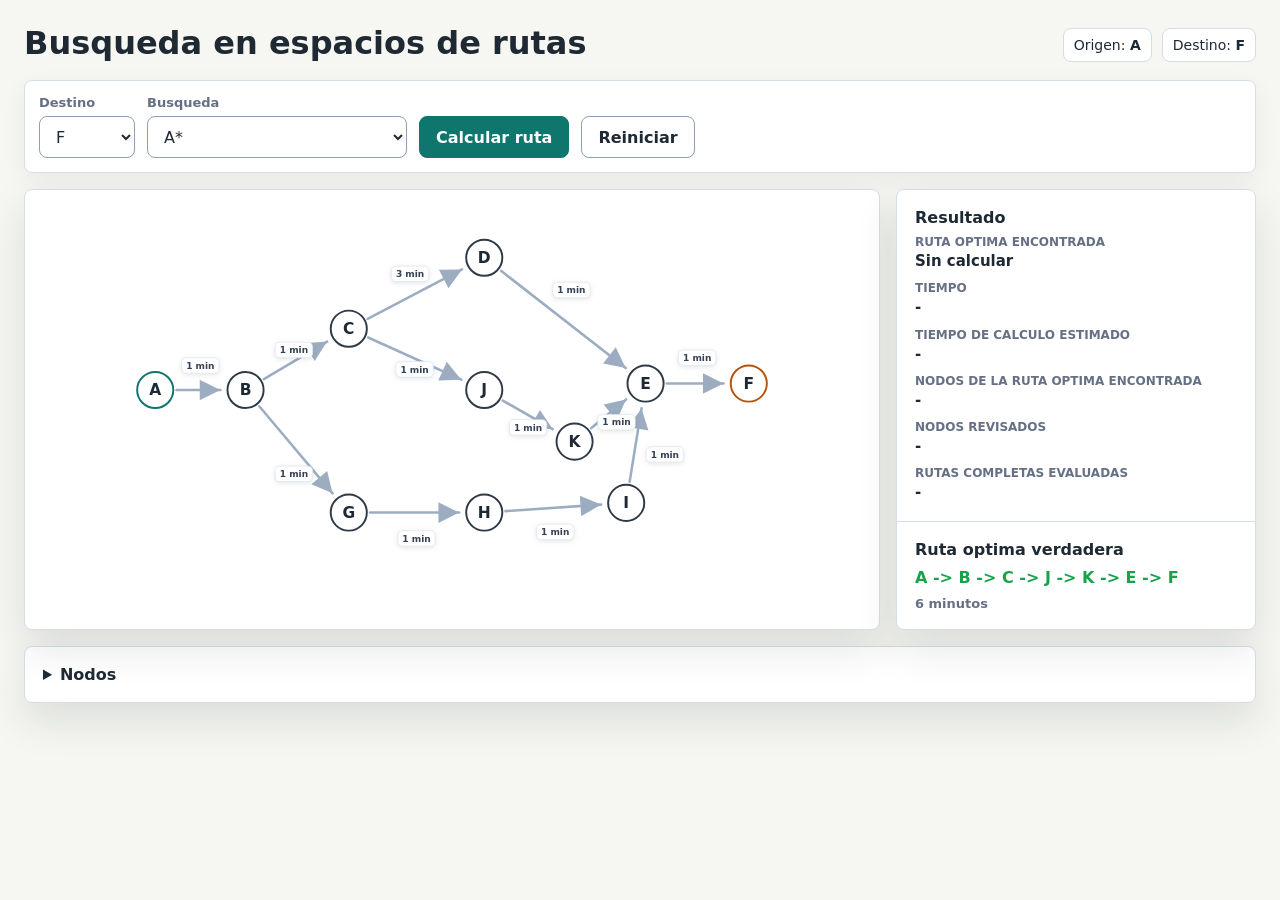
==== 01_ruta_optima_conductor_indrive/app_visual/index.html @ c3e36a74 "first commit" ====
<!doctype html>
<html lang="es">
  <head>
    <meta charset="utf-8" />
    <meta name="viewport" content="width=device-width, initial-scale=1" />
    <title>Ruta optima para conductor</title>
    <link rel="stylesheet" href="styles.css" />
  </head>
  <body>
    <main class="app-shell">
      <section class="workspace" aria-labelledby="app-title">
        <header class="topbar">
          <div>
            <h1 id="app-title">Busqueda en espacios de rutas</h1>
          </div>
          <div class="trip-summary" aria-label="Resumen del viaje">
            <span>Origen: <strong>A</strong></span>
            <span>Destino: <strong id="goalSummary">F</strong></span>
          </div>
        </header>

        <section class="control-panel" aria-label="Controles de busqueda">
          <div class="field destination-field">
            <label for="goalNode">Destino</label>
            <select id="goalNode"></select>
          </div>
          <div class="field">
            <label for="algorithm">Busqueda</label>
            <select id="algorithm">
              <option value="astar">A*</option>
              <option value="bfs">Busqueda por anchura</option>
              <option value="dfs">Busqueda por profundidad</option>
              <option value="hill">Hill Climbing</option>
              <option value="exhaustive">Busqueda exhaustiva</option>
            </select>
          </div>
          <button id="runSearch" class="primary-button" type="button">
            Calcular ruta
          </button>
          <button id="resetSearch" class="ghost-button" type="button">
            Reiniciar
          </button>
        </section>

        <section class="visual-grid">
          <div class="map-panel">
            <svg
              id="routeGraph"
              class="route-graph"
              viewBox="0 0 1100 620"
              role="img"
              aria-label="Grafo con nodos de A a K"
            ></svg>
          </div>

          <aside class="side-panel" aria-label="Informacion de la ruta">
            <section class="panel-section">
              <h2>Resultado</h2>
              <dl class="metric-list">
                <div>
                  <dt>Ruta optima encontrada</dt>
                  <dd id="routeText">A -> F</dd>
                </div>
                <div>
                  <dt>Tiempo</dt>
                  <dd id="timeText">-</dd>
                </div>
                <div>
                  <dt>Tiempo de calculo estimado</dt>
                  <dd id="calcTimeText">-</dd>
                </div>
                <div>
                  <dt>Nodos de la ruta optima encontrada</dt>
                  <dd id="stepCount">-</dd>
                </div>
                <div>
                  <dt>Nodos revisados</dt>
                  <dd id="visitedCount">-</dd>
                </div>
                <div>
                  <dt>Rutas completas evaluadas</dt>
                  <dd id="routeCount">-</dd>
                </div>
              </dl>
              <p id="resultNote" class="result-note"></p>
            </section>

            <section class="panel-section known-route">
              <h2>Ruta optima verdadera</h2>
              <p id="knownRouteCode" class="known-route-code">
                A -> B -> C -> J -> K -> E -> F
              </p>
              <p id="knownRouteMetrics" class="known-route-metrics">
                6 minutos
              </p>
            </section>
          </aside>
        </section>

        <details class="nodes-panel" aria-label="Nodos">
          <summary>Nodos</summary>
          <div id="legend" class="legend"></div>
        </details>
      </section>
    </main>

    <script src="app.js"></script>
  </body>
</html>
---- 01_ruta_optima_conductor_indrive/app_visual/styles.css ----
:root {
  color-scheme: light;
  --bg: #f6f7f2;
  --surface: #ffffff;
  --surface-strong: #f0f4f8;
  --ink: #1f2933;
  --muted: #667085;
  --line: #d6dde6;
  --line-strong: #8ea0b8;
  --visited: #3b82f6;
  --route: #16a34a;
  --route-soft: #dcfce7;
  --warning: #b45309;
  --danger: #b91c1c;
  --shadow: 0 18px 42px rgba(31, 41, 51, 0.12);
}

* {
  box-sizing: border-box;
}

body {
  margin: 0;
  min-height: 100vh;
  background: var(--bg);
  color: var(--ink);
  font-family:
    Inter,
    ui-sans-serif,
    system-ui,
    -apple-system,
    BlinkMacSystemFont,
    "Segoe UI",
    sans-serif;
}

button,
select {
  font: inherit;
}

.app-shell {
  min-height: 100vh;
  padding: 24px;
}

.workspace {
  width: min(1280px, 100%);
  margin: 0 auto;
}

.topbar {
  display: flex;
  align-items: flex-end;
  justify-content: space-between;
  gap: 20px;
  margin-bottom: 18px;
}

.eyebrow {
  margin: 0 0 4px;
  color: var(--muted);
  font-size: 13px;
  font-weight: 700;
  text-transform: uppercase;
}

h1,
h2,
p {
  margin-top: 0;
}

h1 {
  margin-bottom: 0;
  font-size: 32px;
  font-weight: 760;
  letter-spacing: 0;
}

h2 {
  margin-bottom: 8px;
  font-size: 16px;
}

.trip-summary {
  display: flex;
  gap: 10px;
  flex-wrap: wrap;
  justify-content: flex-end;
}

.trip-summary span {
  border: 1px solid var(--line);
  background: var(--surface);
  padding: 8px 10px;
  border-radius: 8px;
  font-size: 14px;
}

.control-panel {
  display: flex;
  align-items: end;
  gap: 12px;
  margin-bottom: 16px;
  padding: 14px;
  border: 1px solid var(--line);
  border-radius: 8px;
  background: var(--surface);
  box-shadow: 0 8px 24px rgba(31, 41, 51, 0.06);
}

.field {
  display: grid;
  gap: 6px;
  min-width: 260px;
}

.destination-field {
  min-width: 96px;
  width: 96px;
}

.field label {
  color: var(--muted);
  font-size: 13px;
  font-weight: 700;
}

select {
  height: 42px;
  border: 1px solid var(--line-strong);
  border-radius: 8px;
  background: #fff;
  color: var(--ink);
  padding: 0 12px;
}

.primary-button,
.ghost-button {
  height: 42px;
  border-radius: 8px;
  padding: 0 16px;
  cursor: pointer;
  font-weight: 720;
}

.primary-button {
  border: 1px solid #0f766e;
  background: #0f766e;
  color: #fff;
}

.ghost-button {
  border: 1px solid var(--line-strong);
  background: #fff;
  color: var(--ink);
}

.primary-button:focus-visible,
.ghost-button:focus-visible,
select:focus-visible {
  outline: 3px solid rgba(59, 130, 246, 0.28);
  outline-offset: 2px;
}

.visual-grid {
  display: grid;
  grid-template-columns: minmax(0, 1fr) 360px;
  gap: 16px;
}

.map-panel,
.side-panel,
.nodes-panel {
  border: 1px solid var(--line);
  border-radius: 8px;
  background: var(--surface);
  box-shadow: var(--shadow);
}

.map-panel {
  min-height: 400px;
  overflow: hidden;
}

.route-graph {
  display: block;
  width: 100%;
  height: 400px;
  min-height: 400px;
}

.edge {
  stroke: var(--line-strong);
  stroke-width: 4;
  stroke-linecap: round;
  fill: none;
  opacity: 0.86;
}

.edge.visited {
  stroke: var(--visited);
  opacity: 1;
}

.edge.route {
  stroke: var(--route);
  stroke-width: 4;
  opacity: 1;
}

.edge-label {
  pointer-events: none;
}

.edge-label-bg {
  fill: #fff;
  stroke: #dbe3ee;
  stroke-width: 1;
  filter: drop-shadow(0 2px 4px rgba(31, 41, 51, 0.12));
}

.edge-label-text {
  dominant-baseline: middle;
  fill: #344054;
  font-size: 14px;
  font-weight: 700;
  text-anchor: middle;
}

.node circle {
  fill: #fff;
  stroke: #2f3a46;
  stroke-width: 3;
}

.node text {
  dominant-baseline: middle;
  fill: var(--ink);
  font-size: 24px;
  font-weight: 800;
  pointer-events: none;
  text-anchor: middle;
}

.node.visited circle {
  fill: #dbeafe;
  stroke: var(--visited);
}

.node.route circle {
  fill: var(--route-soft);
  stroke: var(--route);
  stroke-width: 5;
}

.node.start circle {
  stroke: #0f766e;
}

.node.goal circle {
  stroke: #b45309;
}

.side-panel {
  display: grid;
  align-content: start;
  gap: 0;
  overflow: hidden;
}

.nodes-panel {
  margin-top: 16px;
  padding: 18px;
}

.nodes-panel summary {
  cursor: pointer;
  font-size: 16px;
  font-weight: 800;
  list-style-position: inside;
}

.nodes-panel[open] summary {
  margin-bottom: 12px;
}

.panel-section {
  padding: 18px;
  border-bottom: 1px solid var(--line);
}

.panel-section:last-child {
  border-bottom: 0;
}

.metric-list {
  display: grid;
  gap: 10px;
  margin: 0;
}

.metric-list div {
  display: grid;
  gap: 2px;
}

.metric-list dt {
  color: var(--muted);
  font-size: 12px;
  font-weight: 800;
  text-transform: uppercase;
}

.metric-list dd {
  margin: 0;
  color: var(--ink);
  font-size: 15px;
  font-weight: 720;
  line-height: 1.35;
}

.result-note {
  margin: 12px 0 0;
  border-left: 3px solid var(--warning);
  padding: 8px 10px;
  background: #fff7ed;
  color: #7c2d12;
  font-size: 13px;
  font-weight: 700;
  line-height: 1.4;
}

.result-note:empty {
  display: none;
}

.known-route-code {
  margin-bottom: 8px;
  color: var(--route);
  font-size: 16px;
  font-weight: 820;
  line-height: 1.35;
}

.known-route-metrics {
  margin-bottom: 0;
  color: var(--muted);
  font-size: 13px;
  font-weight: 800;
}

.legend {
  display: flex;
  flex-wrap: wrap;
  gap: 10px 16px;
}

.legend-row {
  display: inline-grid;
  grid-template-columns: 30px max-content;
  align-items: center;
  gap: 8px;
}

.legend-key {
  display: grid;
  place-items: center;
  width: 30px;
  height: 30px;
  border: 2px solid #2f3a46;
  border-radius: 50%;
  background: #fff;
  font-weight: 800;
}

.legend-name {
  color: var(--ink);
  font-size: 14px;
}

@media (max-width: 980px) {
  .app-shell {
    padding: 14px;
  }

  .topbar,
  .control-panel {
    align-items: stretch;
    flex-direction: column;
  }

  .trip-summary {
    justify-content: flex-start;
  }

  .visual-grid {
    grid-template-columns: 1fr;
  }

  .field {
    min-width: 0;
  }

  .route-graph {
    height: 520px;
  }
}

@media (max-width: 560px) {
  h1 {
    font-size: 24px;
  }

  .route-graph {
    height: 430px;
    min-height: 430px;
  }
}
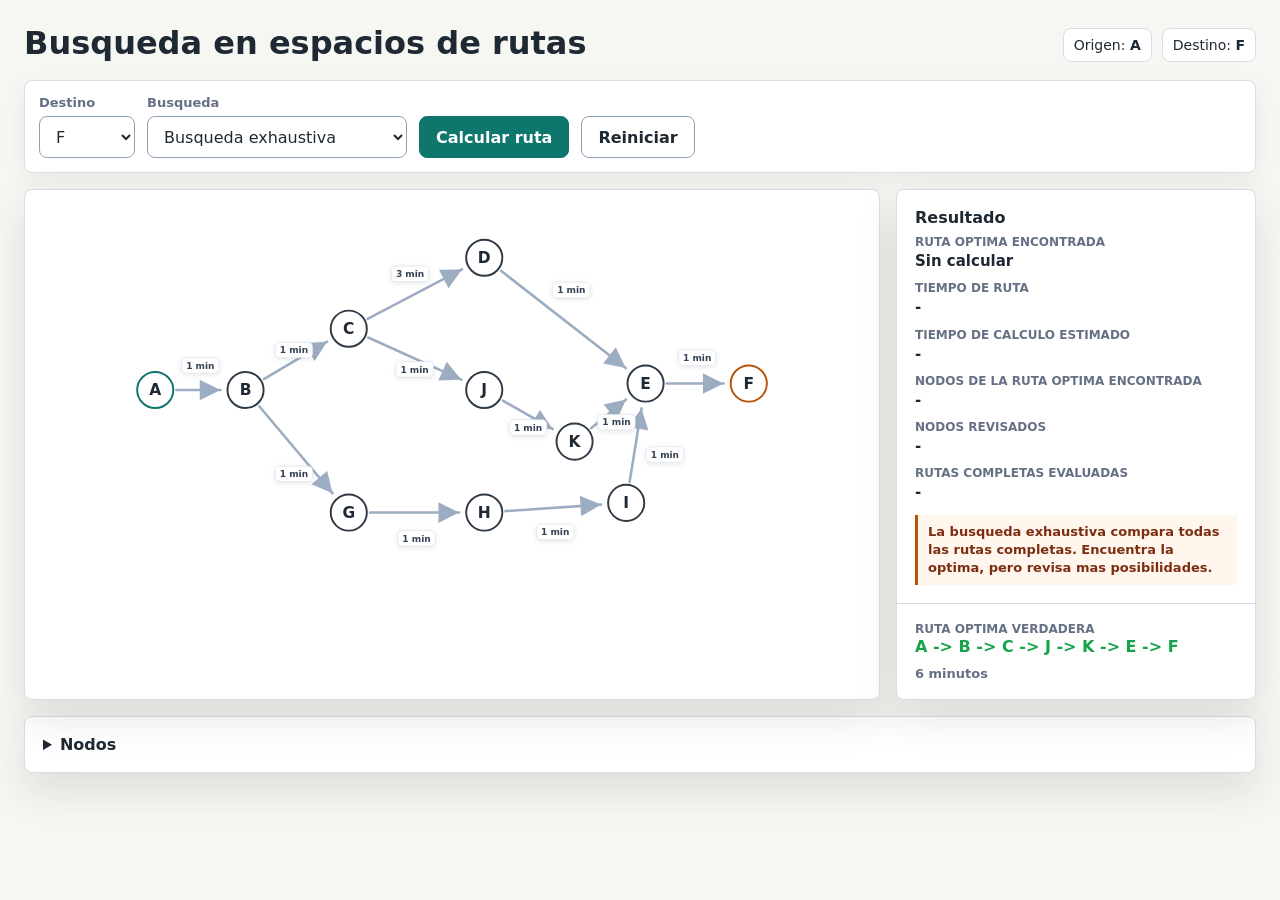
==== commit 658a874c: "refactor: implement Hill Climbing without restart, update A* heuristic logic, and adjust UI elements" ====
--- a/01_ruta_optima_conductor_indrive/app_visual/index.html
+++ b/01_ruta_optima_conductor_indrive/app_visual/index.html
@@ -27,11 +27,11 @@
           <div class="field">
             <label for="algorithm">Busqueda</label>
             <select id="algorithm">
+              <option value="exhaustive">Busqueda exhaustiva</option>
+              <option value="dfs">Busqueda por profundidad</option>
+              <option value="bfs">Busqueda por anchura</option>
+              <option value="hill">Hill Climbing sin reinicio</option>
               <option value="astar">A*</option>
-              <option value="bfs">Busqueda por anchura</option>
-              <option value="dfs">Busqueda por profundidad</option>
-              <option value="hill">Hill Climbing</option>
-              <option value="exhaustive">Busqueda exhaustiva</option>
             </select>
           </div>
           <button id="runSearch" class="primary-button" type="button">
@@ -62,7 +62,7 @@
                   <dd id="routeText">A -> F</dd>
                 </div>
                 <div>
-                  <dt>Tiempo</dt>
+                  <dt>Tiempo de ruta</dt>
                   <dd id="timeText">-</dd>
                 </div>
                 <div>
@@ -86,7 +86,7 @@
             </section>
 
             <section class="panel-section known-route">
-              <h2>Ruta optima verdadera</h2>
+              <dt>Ruta optima verdadera</dt>
               <p id="knownRouteCode" class="known-route-code">
                 A -> B -> C -> J -> K -> E -> F
               </p>
--- a/01_ruta_optima_conductor_indrive/app_visual/styles.css
+++ b/01_ruta_optima_conductor_indrive/app_visual/styles.css
@@ -306,7 +306,8 @@
   gap: 2px;
 }
 
-.metric-list dt {
+.metric-list dt,
+.panel-section dt {
   color: var(--muted);
   font-size: 12px;
   font-weight: 800;
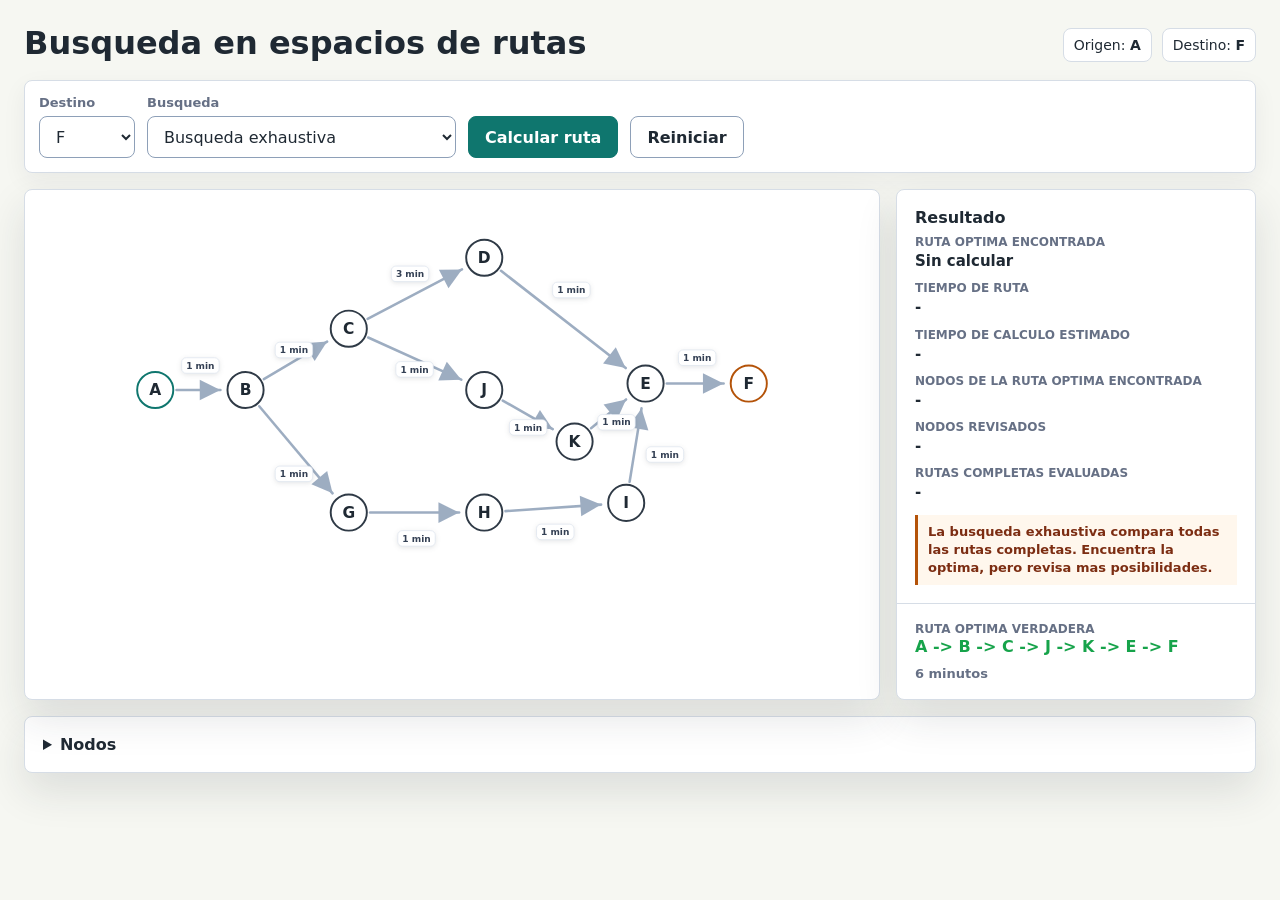
==== commit b41815d2: "feat: add index page for class applications and update project documentation scenarios" ====
--- a/01_ruta_optima_conductor_indrive/app_visual/index.html
+++ b/01_ruta_optima_conductor_indrive/app_visual/index.html
@@ -28,8 +28,8 @@
             <label for="algorithm">Busqueda</label>
             <select id="algorithm">
               <option value="exhaustive">Busqueda exhaustiva</option>
-              <option value="dfs">Busqueda por profundidad</option>
-              <option value="bfs">Busqueda por anchura</option>
+              <option value="dfs">Busqueda por profundidad (DFS)</option>
+              <option value="bfs">Busqueda por anchura (BFS)</option>
               <option value="hill">Hill Climbing sin reinicio</option>
               <option value="astar">A*</option>
             </select>
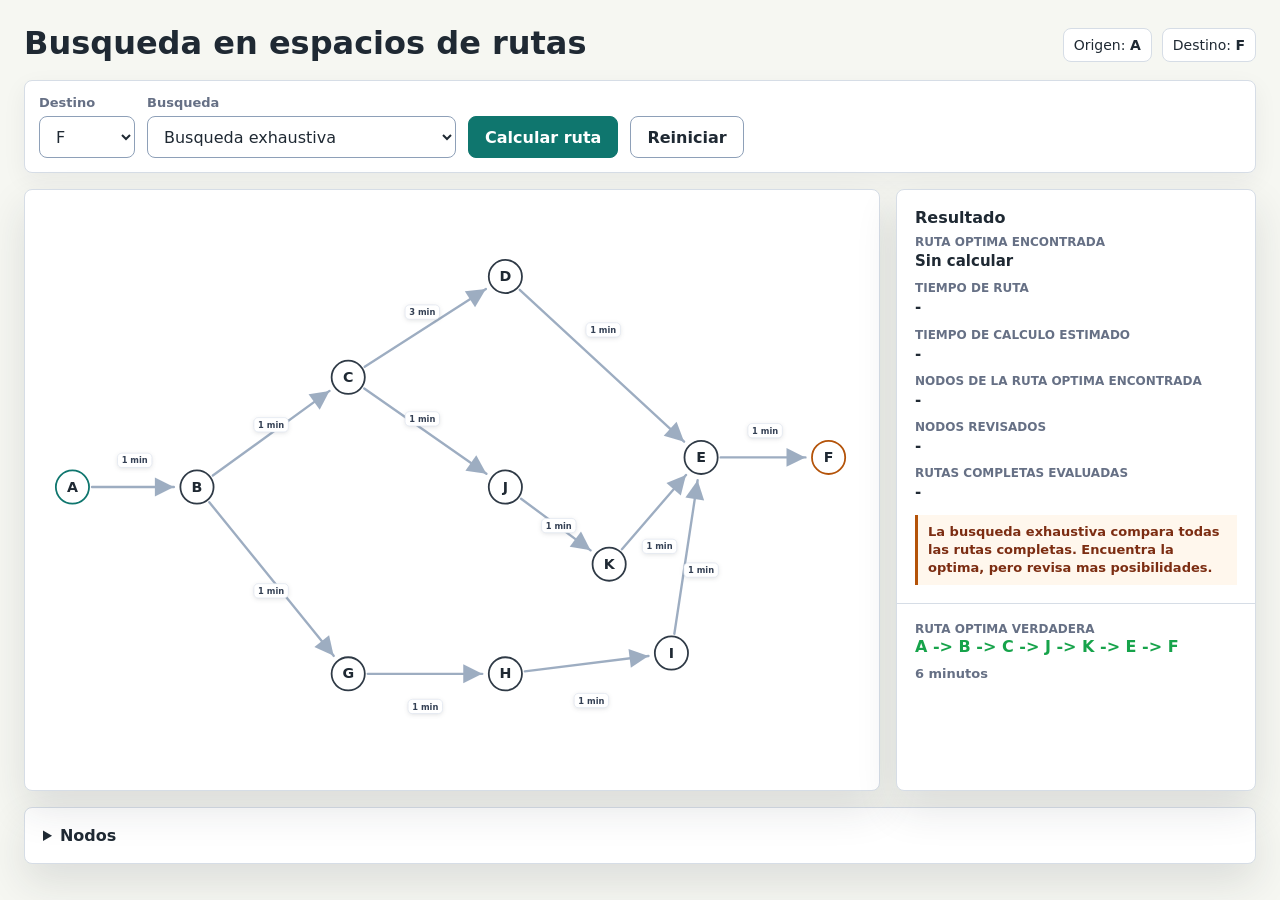
==== commit 77dca2ff: "feat: visualize A* score calculations on graph nodes and update layout dimensions" ====
--- a/01_ruta_optima_conductor_indrive/app_visual/index.html
+++ b/01_ruta_optima_conductor_indrive/app_visual/index.html
@@ -47,7 +47,7 @@
             <svg
               id="routeGraph"
               class="route-graph"
-              viewBox="0 0 1100 620"
+              viewBox="0 0 1440 880"
               role="img"
               aria-label="Grafo con nodos de A a K"
             ></svg>
--- a/01_ruta_optima_conductor_indrive/app_visual/styles.css
+++ b/01_ruta_optima_conductor_indrive/app_visual/styles.css
@@ -180,15 +180,15 @@
 }
 
 .map-panel {
-  min-height: 400px;
+  min-height: 600px;
   overflow: hidden;
 }
 
 .route-graph {
   display: block;
   width: 100%;
-  height: 400px;
-  min-height: 400px;
+  height: 600px;
+  min-height: 600px;
 }
 
 .edge {
@@ -261,6 +261,39 @@
 
 .node.goal circle {
   stroke: #b45309;
+}
+
+.astar-score {
+  opacity: 0;
+  pointer-events: none;
+  transition: opacity 160ms ease;
+  visibility: hidden;
+}
+
+.astar-score.visible {
+  opacity: 1;
+  visibility: visible;
+}
+
+.astar-score-bg {
+  fill: rgba(255, 255, 255, 0.94);
+  stroke: #cfd8e3;
+  stroke-width: 1;
+  filter: drop-shadow(0 2px 4px rgba(31, 41, 51, 0.14));
+}
+
+.node .astar-score-text {
+  dominant-baseline: middle;
+  fill: #344054;
+  font-size: 12px;
+  font-weight: 760;
+  pointer-events: none;
+  text-anchor: middle;
+}
+
+.node .astar-score-result {
+  fill: #0f766e;
+  font-weight: 820;
 }
 
 .side-panel {
@@ -405,7 +438,7 @@
   }
 
   .route-graph {
-    height: 520px;
+    height: 640px;
   }
 }
 
@@ -415,7 +448,7 @@
   }
 
   .route-graph {
-    height: 430px;
-    min-height: 430px;
-  }
-}
+    height: 560px;
+    min-height: 560px;
+  }
+}
